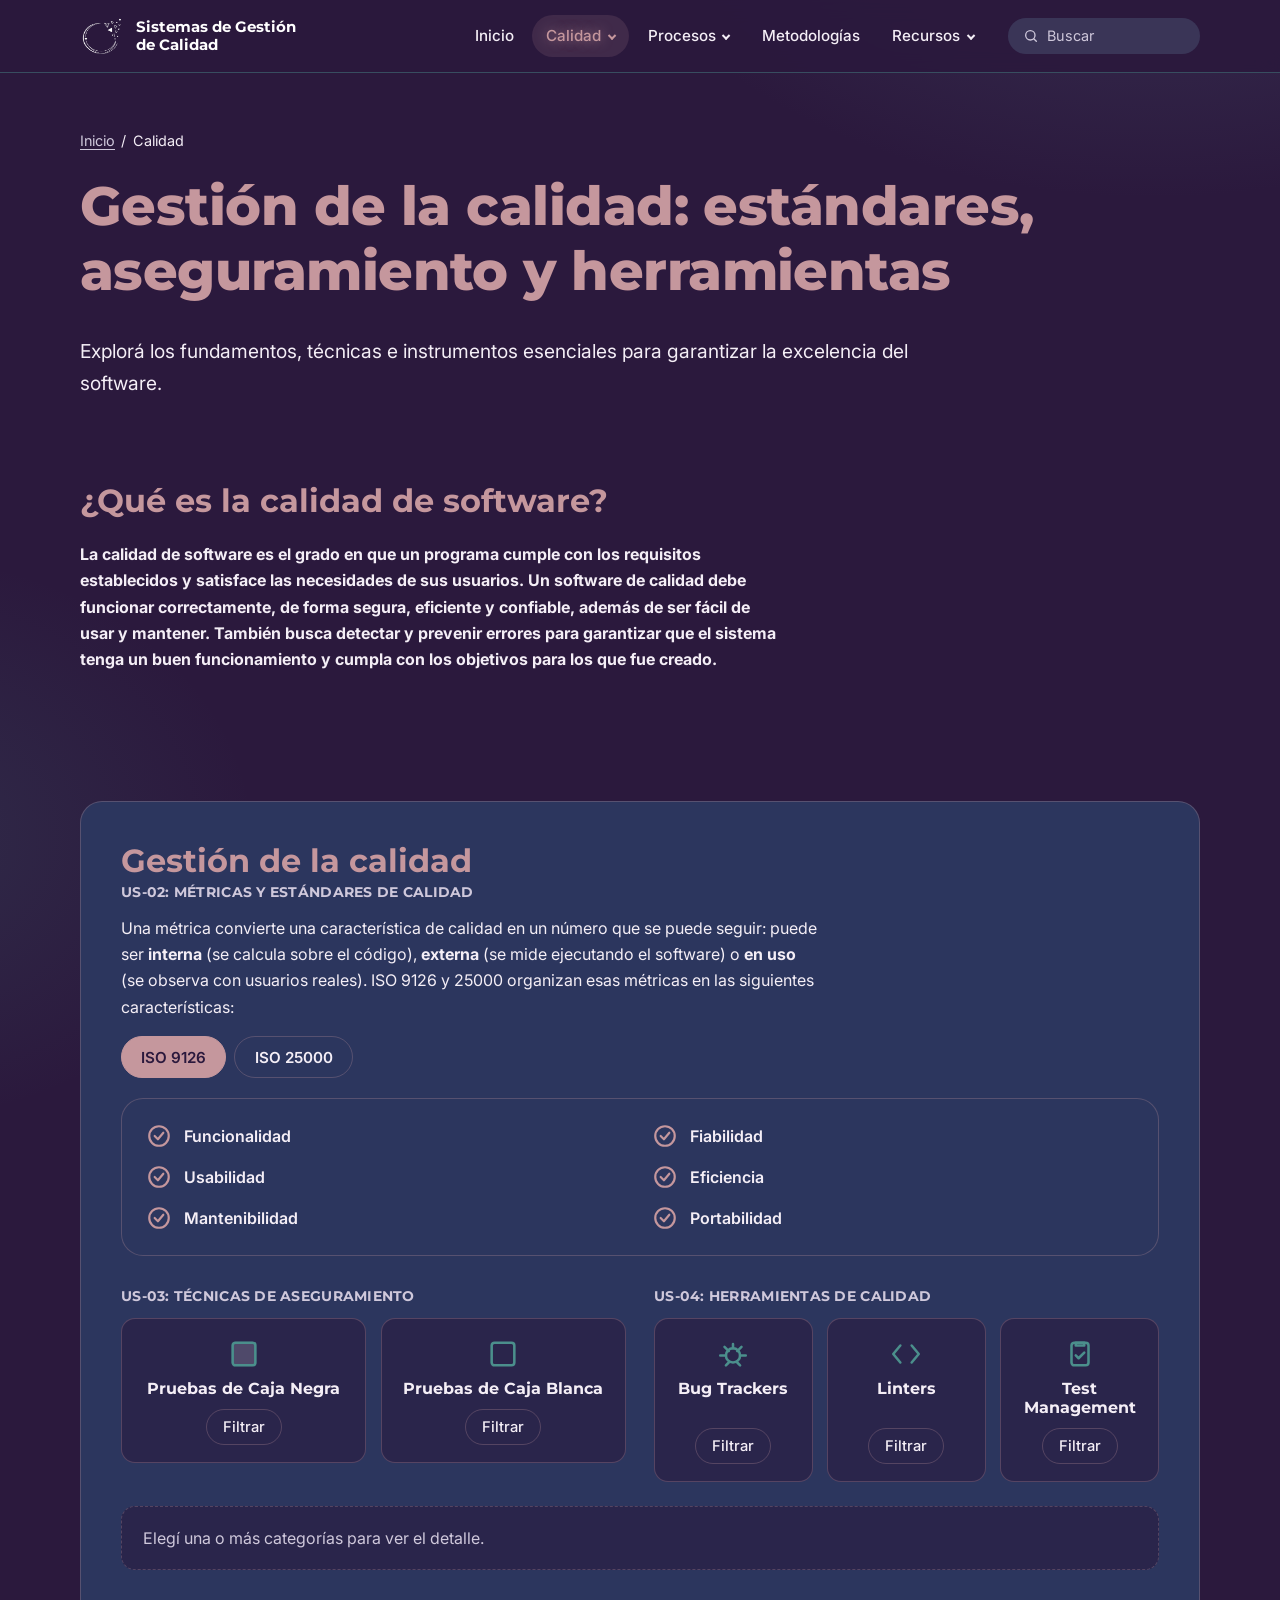
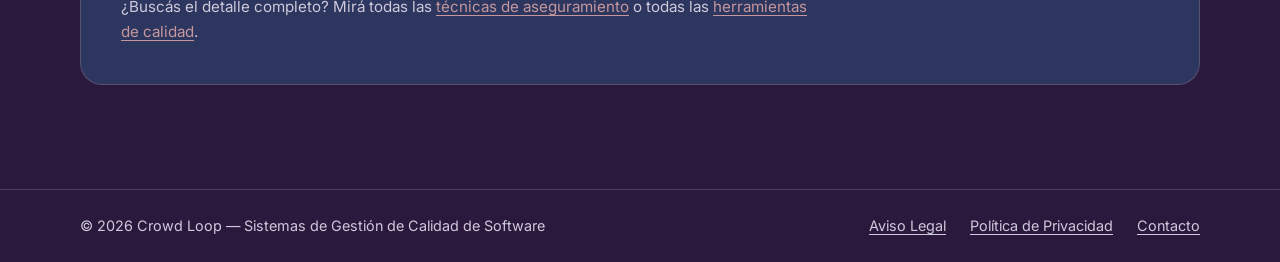
==== fundamentos.html @ 30f46fc9 "primer commit" ====
<!DOCTYPE html>
<html lang="es">
<head>
  <meta charset="utf-8">
  <meta name="viewport" content="width=device-width, initial-scale=1">
  <title>Gestión de la calidad | SGCS · Crowd Loop</title>
  <meta name="description" content="Estándares ISO/IEC 9126 y 25000, técnicas de aseguramiento y herramientas de calidad del software.">
  <link rel="icon" href="imagenes/logo.png" type="image/svg+xml">
  <link rel="preconnect" href="https://fonts.googleapis.com">
  <link rel="preconnect" href="https://fonts.gstatic.com" crossorigin>
  <link href="https://fonts.googleapis.com/css2?family=Inter:wght@400;500;600&family=Montserrat:wght@600;700;800&display=swap" rel="stylesheet">
  <link rel="stylesheet" href="styles.css">
  <script src="java.js" defer></script>
</head>
<body>
  <a class="skip-link" href="#contenido">Saltar al contenido</a>

  <!-- ENCABEZADO Y MENÚ DE NAVEGACIÓN (US-01) -->
  <header class="site-header">
    <div class="container header-inner">
      <a class="brand" href="index.html" aria-label="Sistemas de Gestión de Calidad, ir al inicio">
        <img src="imagenes/logo.png" alt="" width="44" height="44">
        <span>Sistemas de Gestión<br>de Calidad</span>
      </a>

      <!-- Botón hamburguesa: lo controla initNavigation() en java.js -->
      <button class="nav-toggle" type="button" aria-expanded="false" aria-controls="site-nav" aria-label="Abrir menú">
        <span class="nav-toggle-bar"></span>
        <span class="nav-toggle-bar"></span>
        <span class="nav-toggle-bar"></span>
      </button>

      <nav id="site-nav" class="site-nav" aria-label="Navegación principal">
        <ul class="nav-list">
          <li><a class="nav-link" href="index.html">Inicio</a></li>
          <li class="has-sub">
            <a class="nav-link is-active" href="fundamentos.html">Calidad</a>
            <ul class="submenu">
              <li><a href="fundamentos.html" aria-current="page">Fundamentos de calidad</a></li>
              <li><a href="tecnicas.html">Técnicas de aseguramiento</a></li>
            </ul>
          </li>
          <li class="has-sub">
            <a class="nav-link" href="sdlc.html">Procesos</a>
            <ul class="submenu">
              <li><a href="sdlc.html">Ciclo de vida (SDLC)</a></li>
              <li><a href="sdlc.html#models-title">Modelos tradicionales</a></li>
            </ul>
          </li>
          <!-- Página prevista para un próximo sprint: data-coming-soon muestra un aviso -->
          <li><a class="nav-link" href="metodologias.html" data-coming-soon>Metodologías</a></li>
          <li class="has-sub">
            <a class="nav-link" href="herramientas.html">Recursos</a>
            <ul class="submenu">
              <li><a href="herramientas.html">Herramientas de calidad</a></li>
              <li><a href="glosario.html" data-coming-soon>Glosario</a></li>
            </ul>
          </li>
        </ul>

        <form class="site-search" role="search" autocomplete="off">
          <label class="visually-hidden" for="site-search-input">Buscar en el sitio</label>
          <input id="site-search-input" type="search" placeholder="Buscar">
        </form>
      </nav>
    </div>
  </header>

<main id="contenido">

    <section class="page-hero">
      <div class="container">
        <nav class="breadcrumb" aria-label="Ruta de navegación"><ol><li><a href="index.html">Inicio</a></li><li aria-current="page">Calidad</li></ol></nav>
        <h1>Gestión de la calidad: estándares, aseguramiento y herramientas</h1>
        <p class="lead">Explorá los fundamentos, técnicas e instrumentos esenciales para garantizar la excelencia del software.</p>
      </div>
    </section>

    <!-- EXPLICACIÓN GENERAL: qué es la calidad de software y por qué importa -->
    <section class="section" aria-labelledby="intro-title">
      <div class="container">
        <h2 id="intro-title" class="section-title">¿Qué es la calidad de software?</h2>
        <p><strong>La calidad de software es el grado en que un programa cumple con los requisitos establecidos y satisface las necesidades de sus usuarios. Un software de calidad debe funcionar correctamente, de forma segura, eficiente y confiable, además de ser fácil de usar y mantener. También busca detectar y prevenir errores para garantizar que el sistema tenga un buen funcionamiento y cumpla con los objetivos para los que fue creado.</strong></p>
      </div>
    </section>

    <!-- TARJETA RESUMEN: cruza US-02 (estándares), US-03 (técnicas) y US-04 (herramientas) -->
    <section class="section" aria-labelledby="quality-card-title">
      <div class="container">
        <div class="quality-card">
          <h2 id="quality-card-title">Gestión de la calidad</h2>

          <!-- US-02: métricas + pestañas con los 6 vistazos rápidos de cada norma -->
          <p class="eyebrow">US-02: Métricas y estándares de calidad</p>
          <p>Una métrica convierte una característica de calidad en un número que se puede seguir: puede ser <strong>interna</strong> (se calcula sobre el código), <strong>externa</strong> (se mide ejecutando el software) o <strong>en uso</strong> (se observa con usuarios reales). ISO 9126 y 25000 organizan esas métricas en las siguientes características:</p>
          <div data-tabs>
            <div class="tablist" role="tablist" aria-label="Normas de calidad">
              <button class="tab" role="tab" id="qtab-9126" aria-controls="qpanel-9126" aria-selected="true" type="button">ISO 9126</button>
              <button class="tab" role="tab" id="qtab-25000" aria-controls="qpanel-25000" aria-selected="false" tabindex="-1" type="button">ISO 25000</button>
            </div>

            <div class="tab-panel iso-panel" role="tabpanel" id="qpanel-9126" aria-labelledby="qtab-9126" tabindex="0">
              <div class="iso-grid">
                <div class="iso-item"><svg class="iso-icon" viewBox="0 0 24 24" aria-hidden="true"><circle cx="12" cy="12" r="9"/><path d="m8 12 3 3 5-6"/></svg><span>Funcionalidad</span></div>
                <div class="iso-item"><svg class="iso-icon" viewBox="0 0 24 24" aria-hidden="true"><circle cx="12" cy="12" r="9"/><path d="m8 12 3 3 5-6"/></svg><span>Fiabilidad</span></div>
                <div class="iso-item"><svg class="iso-icon" viewBox="0 0 24 24" aria-hidden="true"><circle cx="12" cy="12" r="9"/><path d="m8 12 3 3 5-6"/></svg><span>Usabilidad</span></div>
                <div class="iso-item"><svg class="iso-icon" viewBox="0 0 24 24" aria-hidden="true"><circle cx="12" cy="12" r="9"/><path d="m8 12 3 3 5-6"/></svg><span>Eficiencia</span></div>
                <div class="iso-item"><svg class="iso-icon" viewBox="0 0 24 24" aria-hidden="true"><circle cx="12" cy="12" r="9"/><path d="m8 12 3 3 5-6"/></svg><span>Mantenibilidad</span></div>
                <div class="iso-item"><svg class="iso-icon" viewBox="0 0 24 24" aria-hidden="true"><circle cx="12" cy="12" r="9"/><path d="m8 12 3 3 5-6"/></svg><span>Portabilidad</span></div>
              </div>
            </div>

            <div class="tab-panel iso-panel" role="tabpanel" id="qpanel-25000" aria-labelledby="qtab-25000" tabindex="0" hidden>
              <div class="iso-grid">
                <div class="iso-item"><svg class="iso-icon" viewBox="0 0 24 24" aria-hidden="true"><circle cx="12" cy="12" r="9"/><path d="m8 12 3 3 5-6"/></svg><span>Adecuación funcional</span></div>
                <div class="iso-item"><svg class="iso-icon" viewBox="0 0 24 24" aria-hidden="true"><circle cx="12" cy="12" r="9"/><path d="m8 12 3 3 5-6"/></svg><span>Eficiencia de desempeño</span></div>
                <div class="iso-item"><svg class="iso-icon" viewBox="0 0 24 24" aria-hidden="true"><circle cx="12" cy="12" r="9"/><path d="m8 12 3 3 5-6"/></svg><span>Compatibilidad</span></div>
                <div class="iso-item"><svg class="iso-icon" viewBox="0 0 24 24" aria-hidden="true"><circle cx="12" cy="12" r="9"/><path d="m8 12 3 3 5-6"/></svg><span>Usabilidad</span></div>
                <div class="iso-item"><svg class="iso-icon" viewBox="0 0 24 24" aria-hidden="true"><circle cx="12" cy="12" r="9"/><path d="m8 12 3 3 5-6"/></svg><span>Fiabilidad</span></div>
                <div class="iso-item"><svg class="iso-icon" viewBox="0 0 24 24" aria-hidden="true"><circle cx="12" cy="12" r="9"/><path d="m8 12 3 3 5-6"/></svg><span>Seguridad</span></div>
              </div>
            </div>
          </div>

          <!-- US-03 y US-04: dos columnas con tarjetas chicas y botón "Filtrar" -->
          <div class="quality-split">
            <div class="mini-group">
              <p class="eyebrow">US-03: Técnicas de aseguramiento</p>
              <div class="mini-grid">
                <article class="mini-card">
                  <svg class="mini-icon" viewBox="0 0 24 24" aria-hidden="true"><rect x="4" y="4" width="16" height="16" rx="2" fill="currentColor" opacity=".18"/><rect x="4" y="4" width="16" height="16" rx="2"/></svg>
                  <h4>Pruebas de Caja Negra</h4>
                  <button class="chip-btn" type="button" data-filter-item="caja-negra" aria-pressed="false" aria-controls="quality-filter-results">Filtrar</button>
                </article>
                <article class="mini-card">
                  <svg class="mini-icon" viewBox="0 0 24 24" aria-hidden="true"><rect x="4" y="4" width="16" height="16" rx="2"/></svg>
                  <h4>Pruebas de Caja Blanca</h4>
                  <button class="chip-btn" type="button" data-filter-item="caja-blanca" aria-pressed="false" aria-controls="quality-filter-results">Filtrar</button>
                </article>
              </div>
            </div>

            <div class="mini-group">
              <p class="eyebrow">US-04: Herramientas de calidad</p>
              <div class="mini-grid">
                <article class="mini-card">
                  <svg class="mini-icon" viewBox="0 0 24 24" aria-hidden="true"><circle cx="12" cy="13" r="5"/><path d="M12 8V5M9 10 6 7M15 10l3-3M7 13H3M21 13h-4M9 18l-2 2M15 18l2 2"/></svg>
                  <h4>Bug Trackers</h4>
                  <button class="chip-btn" type="button" data-filter-item="bug-trackers" aria-pressed="false" aria-controls="quality-filter-results">Filtrar</button>
                </article>
                <article class="mini-card">
                  <svg class="mini-icon" viewBox="0 0 24 24" aria-hidden="true"><path d="M8 6 3 12l5 6M16 6l5 6-5 6"/></svg>
                  <h4>Linters</h4>
                  <button class="chip-btn" type="button" data-filter-item="linters" aria-pressed="false" aria-controls="quality-filter-results">Filtrar</button>
                </article>
                <article class="mini-card">
                  <svg class="mini-icon" viewBox="0 0 24 24" aria-hidden="true"><rect x="6" y="4" width="12" height="16" rx="2"/><path d="M9 4h6v2H9z"/><path d="m9 13 2 2 4-4"/></svg>
                  <h4>Test Management</h4>
                  <button class="chip-btn" type="button" data-filter-item="test-management" aria-pressed="false" aria-controls="quality-filter-results">Filtrar</button>
                </article>
              </div>
            </div>
          </div>

          <!-- Panel de resultados del filtro (US-03/US-04): lo arma initQualityFilters() en java.js -->
          <div class="filter-results" id="quality-filter-results" aria-live="polite">
            <p class="filter-hint">Elegí una o más categorías para ver el detalle.</p>
          </div>

          <p class="quality-card-foot">¿Buscás el detalle completo? Mirá todas las <a href="tecnicas.html">técnicas de aseguramiento</a> o todas las <a href="herramientas.html">herramientas de calidad</a>.</p>
        </div>
      </div>
    </section>


  </main>

  <!-- PIE DE PÁGINA -->
  <footer class="site-footer">
    <div class="container footer-inner">
      <p>© 2026 Crowd Loop — Sistemas de Gestión de Calidad de Software</p>
      <ul class="footer-links">
        <li><a href="aviso-legal.html" data-coming-soon>Aviso Legal</a></li>
        <li><a href="privacidad.html" data-coming-soon>Política de Privacidad</a></li>
        <li><a href="contacto.html" data-coming-soon>Contacto</a></li>
      </ul>
    </div>
  </footer>

</body>
</html>
---- styles.css ----
/* ==========================================================================
   styles.css — Portal SGCS · Crowd Loop · Sprint 1 (US-01 a US-06)
   --------------------------------------------------------------------------
   ÍNDICE
    1. Tokens de diseño (paleta y tipografía del equipo UX/UI)
    2. Reset y base
    3. Utilidades y layout
    4. Encabezado y navegación (US-01)
    5. Botones
    6. Hero y tarjetas de navegación (US-01)
    7. Sobre nosotros
    8. Cabecera de páginas internas
    9. Pestañas y acordeón (US-02)
   10. Tablas comparativas y flip-cards (US-03)
   11. Filtro de herramientas (US-04)
   12. Línea de tiempo SDLC (US-05)
   13. Navegación interna y ventajas/desventajas (US-06)
   14. Pie de página y aviso (toast)
   15. Accesibilidad: movimiento reducido
   ========================================================================== */


/* 1. TOKENS DE DISEÑO ------------------------------------------------------ */
:root {
  /* Paleta oficial de las maquetas */
  --rosy-taupe: #C5979D;
  --dark-cyan: #4B8F8C;
  --dusty-grape: #484D6D;
  --twilight-indigo: #2C365E;
  --midnight-violet: #2B193D;

  /* Variante más oscura de Dark Cyan solo para fondos de botones:
     con texto blanco alcanza contraste AA (4.9:1). El Dark Cyan original
     se conserva para bordes y acentos. */
  --dark-cyan-deep: #3D7A77;

  /* Texto y líneas */
  --text: #F4EEF6;
  --text-muted: #CFC8DB;
  --line: rgba(197, 151, 157, 0.28);

  /* Código de colores ventajas / desventajas (US-06) */
  --pro: #7FD6B8;
  --pro-bg: rgba(75, 143, 140, 0.18);
  --con: #F09AA5;
  --con-bg: rgba(197, 151, 157, 0.14);

  /* Tipografía: Montserrat para títulos, Inter para lectura */
  --font-display: "Montserrat", "Segoe UI", system-ui, sans-serif;
  --font-body: "Inter", "Segoe UI", system-ui, sans-serif;

  /* Forma y espacio */
  --radius-lg: 22px;
  --radius-md: 14px;
  --radius-sm: 8px;
  --header-h: 72px;
  --container: 1120px;
  --shadow-glow: 0 0 0 1px rgba(197, 151, 157, 0.6), 0 0 24px rgba(197, 151, 157, 0.28);
}


/* 2. RESET Y BASE ---------------------------------------------------------- */
*, *::before, *::after { box-sizing: border-box; }

html { -webkit-text-size-adjust: 100%; }

/* Scroll suave solo si la persona no pidió movimiento reducido */
@media (prefers-reduced-motion: no-preference) {
  html { scroll-behavior: smooth; }
}

body {
  margin: 0;
  font-family: var(--font-body);
  font-size: 1rem;
  line-height: 1.65;
  color: var(--text);
  background-color: var(--midnight-violet);
  background-image:
    radial-gradient(60rem 40rem at 90% -10%, rgba(72, 77, 109, 0.55), transparent 60%),
    radial-gradient(40rem 30rem at -10% 45%, rgba(75, 143, 140, 0.16), transparent 60%);
  background-repeat: no-repeat;
}

img, svg { display: block; max-width: 100%; }

/* El atributo hidden debe ganar siempre (lo usa el JS para mostrar/ocultar) */
[hidden] { display: none !important; }

a { color: var(--rosy-taupe); text-underline-offset: 0.2em; }
a:hover { color: #fff; }

/* Foco visible para navegación con teclado */
:focus-visible {
  outline: 3px solid var(--rosy-taupe);
  outline-offset: 3px;
  border-radius: 4px;
}

h1, h2, h3, h4 { font-family: var(--font-display); line-height: 1.2; margin: 0 0 0.6em; }
h1 { font-size: clamp(2rem, 5vw, 3.4rem); font-weight: 800; letter-spacing: -0.01em; color: var(--rosy-taupe); }
h2 { font-size: clamp(1.45rem, 3vw, 2rem); font-weight: 700; color: var(--rosy-taupe); }
h3 { font-size: 1.15rem; font-weight: 600; color: #fff; }
h4 { font-size: 1rem; font-weight: 700; }

p { margin: 0 0 1em; max-width: 70ch; }
ul, ol { padding-left: 1.2rem; }


/* 3. UTILIDADES Y LAYOUT --------------------------------------------------- */
.container { width: min(100% - 2.5rem, var(--container)); margin-inline: auto; }
.section { padding-block: clamp(2rem, 5vw, 3.5rem); }
.lead { font-size: clamp(1.05rem, 2vw, 1.2rem); color: var(--text); }

.visually-hidden {
  position: absolute; width: 1px; height: 1px; margin: -1px; padding: 0;
  overflow: hidden; clip: rect(0 0 0 0); white-space: nowrap; border: 0;
}

.skip-link {
  position: absolute; left: 1rem; top: -4rem; z-index: 200;
  padding: 0.6rem 1rem; border-radius: var(--radius-sm);
  background: var(--rosy-taupe); color: var(--midnight-violet); font-weight: 600;
}
.skip-link:focus { top: 1rem; }


/* 4. ENCABEZADO Y NAVEGACIÓN (US-01) --------------------------------------- */
.site-header {
  position: sticky; top: 0; z-index: 50;
  background: rgba(43, 25, 61, 0.94);
  -webkit-backdrop-filter: blur(10px); backdrop-filter: blur(10px);
  border-bottom: 1px solid rgba(75, 143, 140, 0.45);
}

.header-inner {
  display: flex; align-items: center; justify-content: space-between;
  gap: 1.5rem; min-height: var(--header-h);
}

.brand {
  display: flex; align-items: center; gap: 0.75rem;
  color: #fff; text-decoration: none;
  font: 700 0.95rem/1.2 var(--font-display);
}
.brand img { width: 44px; height: 44px; }

.site-nav { display: flex; align-items: center; gap: 1.25rem; }
.nav-list { display: flex; align-items: center; gap: 0.25rem; list-style: none; margin: 0; padding: 0; }

.nav-link {
  display: block; padding: 0.5rem 0.9rem; border-radius: 999px;
  color: var(--text); text-decoration: none; font-size: 0.95rem; font-weight: 500;
  transition: background-color 0.2s, color 0.2s;
}
.nav-link:hover, .submenu a:hover { background: rgba(197, 151, 157, 0.14); color: #fff; }

/* Indicador de sección activa: Rosy Taupe con leve resplandor */
.nav-link[aria-current="page"],
.nav-link.is-active {
  color: var(--rosy-taupe);
  background: rgba(197, 151, 157, 0.14);
  text-shadow: 0 0 12px rgba(197, 151, 157, 0.7);
}

/* Submenús (desktop: se abren con hover o foco) */
.has-sub { position: relative; }
.has-sub > .nav-link::after {
  content: ""; display: inline-block; margin-left: 0.45rem;
  width: 0.4em; height: 0.4em;
  border-right: 2px solid currentColor; border-bottom: 2px solid currentColor;
  transform: translateY(-0.15em) rotate(45deg);
}
.submenu {
  position: absolute; top: 100%; left: 0; min-width: 250px;
  margin: 0; padding: 0.5rem; list-style: none;
  background: var(--twilight-indigo); border: 1px solid var(--line);
  border-radius: var(--radius-md); box-shadow: 0 16px 40px rgba(0, 0, 0, 0.35);
  opacity: 0; visibility: hidden; transform: translateY(6px);
  transition: opacity 0.18s, transform 0.18s, visibility 0.18s;
}
.has-sub:hover > .submenu,
.has-sub:focus-within > .submenu { opacity: 1; visibility: visible; transform: none; }
.submenu a {
  display: block; padding: 0.6rem 0.8rem; border-radius: var(--radius-sm);
  color: var(--text); text-decoration: none; font-size: 0.92rem;
}
.submenu a[aria-current="page"] { color: var(--rosy-taupe); font-weight: 600; }

/* Buscador */
.site-search { position: relative; }
.site-search input {
  width: 12rem; padding: 0.55rem 1rem 0.55rem 2.4rem;
  border: 1px solid transparent; border-radius: 999px;
  background: rgba(72, 77, 109, 0.55)
    url("data:image/svg+xml,%3Csvg xmlns='http://www.w3.org/2000/svg' viewBox='0 0 24 24' fill='none' stroke='%23CFC8DB' stroke-width='2' stroke-linecap='round'%3E%3Ccircle cx='11' cy='11' r='7'/%3E%3Cpath d='m20 20-3.5-3.5'/%3E%3C/svg%3E")
    no-repeat 0.85rem center / 1rem;
  color: var(--text); font: 0.9rem var(--font-body);
}
.site-search input::placeholder { color: var(--text-muted); }
.site-search input:focus { border-color: var(--dark-cyan); outline: none; }

.search-results {
  position: absolute; top: calc(100% + 0.4rem); right: 0; z-index: 60;
  width: 20rem; max-width: 90vw; margin: 0; padding: 0.4rem; list-style: none;
  background: var(--twilight-indigo); border: 1px solid var(--line);
  border-radius: var(--radius-md); box-shadow: 0 16px 40px rgba(0, 0, 0, 0.4);
}
.search-results a { display: block; padding: 0.55rem 0.75rem; border-radius: var(--radius-sm); color: var(--text); text-decoration: none; font-size: 0.92rem; }
.search-results a:hover, .search-results a:focus-visible { background: rgba(197, 151, 157, 0.16); }
.search-results .no-results { padding: 0.55rem 0.75rem; color: var(--text-muted); font-size: 0.92rem; }

/* Botón hamburguesa (solo visible en pantallas chicas) */
.nav-toggle {
  display: none; align-items: center; justify-content: center; flex-direction: column; gap: 5px;
  width: 44px; height: 44px; padding: 0; cursor: pointer;
  background: transparent; border: 1px solid var(--line); border-radius: var(--radius-sm);
}
.nav-toggle-bar { display: block; width: 22px; height: 2px; background: var(--rosy-taupe); border-radius: 2px; transition: transform 0.25s, opacity 0.2s; }
.nav-toggle[aria-expanded="true"] .nav-toggle-bar:nth-child(1) { transform: translateY(7px) rotate(45deg); }
.nav-toggle[aria-expanded="true"] .nav-toggle-bar:nth-child(2) { opacity: 0; }
.nav-toggle[aria-expanded="true"] .nav-toggle-bar:nth-child(3) { transform: translateY(-7px) rotate(-45deg); }

/* Menú móvil / tablet (hasta 1024px) */
@media (max-width: 1024px) {
  .nav-toggle { display: inline-flex; }

  .site-nav {
    display: none; position: absolute; inset: 100% 0 auto 0;
    flex-direction: column; align-items: stretch; gap: 1rem;
    padding: 1rem 1.25rem 1.5rem;
    max-height: calc(100vh - var(--header-h)); overflow-y: auto;
    background: var(--midnight-violet); border-bottom: 1px solid var(--line);
  }
  .site-nav.is-open { display: flex; }

  .nav-list { flex-direction: column; align-items: stretch; }
  .nav-link { padding: 0.7rem 0.9rem; }

  /* En móvil los submenús quedan desplegados dentro del panel */
  .submenu {
    position: static; opacity: 1; visibility: visible; transform: none;
    padding: 0 0 0.25rem 1rem; background: transparent; border: 0; box-shadow: none;
  }
  .has-sub > .nav-link::after { display: none; }

  .site-search input { width: 100%; }
  .search-results { position: static; width: 100%; max-width: none; margin-top: 0.4rem; }
}


/* 5. BOTONES --------------------------------------------------------------- */
.btn {
  display: inline-block; padding: 0.7rem 1.4rem;
  border: 2px solid transparent; border-radius: var(--radius-md);
  font: 600 1rem var(--font-body); text-align: center; text-decoration: none; cursor: pointer;
  transition: box-shadow 0.2s, border-color 0.2s;
}
.btn-primary { background: var(--dark-cyan-deep); color: #fff; }
.btn-secondary {
  width: 100%; padding: 0.55rem 1.2rem; font-size: 0.95rem;
  background: var(--dark-cyan-deep); color: #fff; border-color: rgba(197, 151, 157, 0.55);
}
.btn:hover, .btn:focus-visible {
  color: #fff; border-color: var(--rosy-taupe); box-shadow: 0 0 18px rgba(197, 151, 157, 0.45);
}
.btn-large { padding: 1rem 2.4rem; font-size: 1.2rem; }

/* Botón de texto/controles auxiliares (expandir todo, limpiar filtros…) */
.btn-outline {
  padding: 0.5rem 1.1rem; background: transparent; color: var(--text);
  border: 1px solid var(--line); border-radius: 999px;
  font: 500 0.92rem var(--font-body); cursor: pointer;
}
.btn-outline:hover { background: rgba(197, 151, 157, 0.14); }


/* 6. HERO Y TARJETAS DE NAVEGACIÓN (US-01) --------------------------------- */
.hero { padding-block: clamp(2.5rem, 7vw, 5rem) clamp(1.5rem, 4vw, 3rem); }
.hero-grid { display: grid; grid-template-columns: 1.25fr 0.75fr; align-items: center; gap: 2rem; }
.hero .lead { max-width: 46ch; margin-bottom: 1.75rem; }
.hero-visual { display: flex; justify-content: center; }

/* Logo con animación flotante e infinita */
.float-logo {
  width: min(100%, 320px); height: auto;
  filter: drop-shadow(0 0 30px rgba(197, 151, 157, 0.25));
  animation: float 7s ease-in-out infinite;
}
@keyframes float {
  0%, 100% { transform: translateY(0) rotate(0deg); }
  50%      { transform: translateY(-16px) rotate(3deg); }
}

/* Grilla de 4 tarjetas: 4 → 2 → 1 columnas según el ancho disponible */
.cards-grid { display: grid; grid-template-columns: repeat(auto-fit, minmax(230px, 1fr)); gap: 1.25rem; }

.nav-card {
  display: flex; flex-direction: column; align-items: center; gap: 1rem;
  padding: 2rem 1.25rem 1.5rem; text-align: center;
  background: var(--twilight-indigo); border: 1px solid rgba(43, 25, 61, 0.9);
  border-radius: var(--radius-lg);
  transition: box-shadow 0.25s, transform 0.25s;
}
.nav-card:hover, .nav-card:focus-within { box-shadow: var(--shadow-glow); transform: translateY(-4px); }
.nav-card h3 { flex: 1; display: flex; align-items: center; margin: 0; font-size: 1.2rem; }
.card-icon {
  width: 64px; height: 64px; fill: none; stroke: var(--rosy-taupe);
  stroke-width: 2; stroke-linecap: round; stroke-linejoin: round;
}

@media (max-width: 760px) {
  .hero-grid { grid-template-columns: 1fr; }
  .hero-visual { order: -1; }
  .float-logo { width: 150px; }
}


/* 7. SOBRE NOSOTROS -------------------------------------------------------- */
.about-cta { text-align: center; margin-top: 2.5rem; }
.team-list { display: grid; grid-template-columns: repeat(auto-fit, minmax(210px, 1fr)); gap: 1rem; margin: 1.5rem 0 0; padding: 0; list-style: none; }
.team-list li { padding: 1rem 1.2rem; background: var(--twilight-indigo); border: 1px solid var(--line); border-radius: var(--radius-md); }
.team-list strong { display: block; color: #fff; }
.team-list span { color: var(--text-muted); font-size: 0.92rem; }


/* 8. CABECERA DE PÁGINAS INTERNAS ------------------------------------------ */
.page-hero { padding-block: clamp(2rem, 5vw, 3.5rem) 0.5rem; }
.breadcrumb ol { display: flex; flex-wrap: wrap; gap: 0.4rem; margin: 0 0 1.25rem; padding: 0; list-style: none; font-size: 0.9rem; color: var(--text-muted); }
.breadcrumb li + li::before { content: "/"; margin-right: 0.4rem; }
.breadcrumb a { color: var(--text-muted); }
.breadcrumb [aria-current] { color: var(--text); }
.section-title { margin-bottom: 1.25rem; }


/* 9. PESTAÑAS Y ACORDEÓN (US-02) ------------------------------------------- */
.tablist { display: flex; flex-wrap: wrap; gap: 0.5rem; margin-bottom: 1.25rem; }
.tab {
  padding: 0.65rem 1.2rem; cursor: pointer;
  background: transparent; color: var(--text);
  border: 1px solid var(--line); border-radius: 999px;
  font: 600 0.95rem var(--font-body);
}
.tab:hover { background: rgba(197, 151, 157, 0.12); }
.tab[aria-selected="true"] { background: var(--rosy-taupe); border-color: var(--rosy-taupe); color: var(--midnight-violet); }

.tab-panel {
  padding: clamp(1.25rem, 3vw, 2rem);
  background: var(--twilight-indigo); border: 1px solid var(--line); border-radius: var(--radius-lg);
}
.tab-panel > h2 { font-size: 1.4rem; }

.accordion { display: grid; gap: 0.6rem; margin-top: 1.25rem; }
.acc-item { overflow: hidden; background: rgba(43, 25, 61, 0.55); border: 1px solid var(--line); border-radius: var(--radius-md); }
.acc-heading { margin: 0; }
.acc-trigger {
  display: flex; align-items: center; justify-content: space-between; gap: 1rem;
  width: 100%; padding: 1rem 1.2rem; cursor: pointer;
  background: none; border: 0; color: #fff; text-align: left;
  font: 600 1.05rem var(--font-display);
}
.acc-trigger::after {
  content: ""; flex: none; width: 0.6rem; height: 0.6rem;
  border-right: 2px solid var(--rosy-taupe); border-bottom: 2px solid var(--rosy-taupe);
  transform: rotate(45deg); transition: transform 0.25s;
}
.acc-trigger[aria-expanded="true"] { color: var(--rosy-taupe); }
.acc-trigger[aria-expanded="true"]::after { transform: rotate(225deg); }
.acc-panel { padding: 0 1.2rem 1.2rem; animation: reveal 0.25s ease-out; }
@keyframes reveal {
  from { opacity: 0; transform: translateY(-6px); }
  to   { opacity: 1; transform: none; }
}

.def-list { display: grid; grid-template-columns: minmax(10rem, 14rem) 1fr; gap: 0.6rem 1.5rem; margin: 0; }
.def-list dt { font-weight: 600; }
.def-list dd { margin: 0; color: var(--text-muted); }
@media (max-width: 640px) {
  .def-list { grid-template-columns: 1fr; gap: 0.1rem; }
  .def-list dd { margin-bottom: 0.7rem; }
}

.chip-list { display: flex; flex-wrap: wrap; gap: 0.5rem; margin: 0.75rem 0 0; padding: 0; list-style: none; }
.chip-list li { padding: 0.3rem 0.8rem; font-size: 0.9rem; background: rgba(75, 143, 140, 0.22); border: 1px solid rgba(75, 143, 140, 0.6); border-radius: 999px; }

.info-grid { display: grid; grid-template-columns: repeat(auto-fit, minmax(220px, 1fr)); gap: 1rem; margin: 1.25rem 0; }
.info-card { padding: 1.1rem 1.3rem; background: rgba(43, 25, 61, 0.55); border: 1px solid var(--line); border-left: 4px solid var(--dark-cyan); border-radius: var(--radius-md); }
.info-card h3 { margin-bottom: 0.4rem; }
.info-card p { margin: 0; color: var(--text-muted); font-size: 0.95rem; }
.panel-note { margin-top: 1.25rem; }


/* 9b. TARJETA RESUMEN DE GESTIÓN DE CALIDAD (US-02 + US-03 + US-04) -------- */
.quality-card {
  padding: clamp(1.5rem, 4vw, 2.5rem);
  background: var(--twilight-indigo); border: 1px solid var(--line); border-radius: var(--radius-lg);
}
.quality-card > h2 { margin-bottom: 0.25rem; }
.eyebrow { margin: 0 0 0.9rem; color: var(--text-muted); font: 700 0.85rem var(--font-display); letter-spacing: 0.02em; text-transform: uppercase; }

/* Vistazo rápido de cada norma: grilla de 2 columnas x 3 filas */
.iso-panel { padding: clamp(1rem, 3vw, 1.5rem); }
.iso-grid { display: grid; grid-template-columns: repeat(2, 1fr); gap: 0.9rem 1.5rem; }
.iso-item { display: flex; align-items: center; gap: 0.75rem; font-weight: 600; }
.iso-icon { flex: none; width: 26px; height: 26px; fill: none; stroke: var(--rosy-taupe); stroke-width: 2; stroke-linecap: round; stroke-linejoin: round; }
@media (max-width: 560px) { .iso-grid { grid-template-columns: 1fr; } }

/* Dos columnas: técnicas (US-03) y herramientas (US-04) */
.quality-split { display: grid; grid-template-columns: 1fr 1fr; gap: 1.75rem; margin-top: 2rem; }
.mini-grid { display: grid; grid-template-columns: repeat(auto-fit, minmax(130px, 1fr)); gap: 0.9rem; }
.mini-card {
  display: flex; flex-direction: column; align-items: center; gap: 0.6rem; padding: 1.1rem 0.8rem;
  text-align: center; background: rgba(43, 25, 61, 0.55); border: 1px solid var(--line); border-radius: var(--radius-md);
  transition: border-color 0.2s, box-shadow 0.2s;
}
.mini-card.is-active { border-color: var(--rosy-taupe); box-shadow: var(--shadow-glow); }
.mini-icon { width: 34px; height: 34px; fill: none; stroke: var(--dark-cyan); stroke-width: 1.8; stroke-linecap: round; stroke-linejoin: round; }
.mini-card h4 { flex: 1; margin: 0; font-size: 0.98rem; }
@media (max-width: 760px) { .quality-split { grid-template-columns: 1fr; } }

/* Panel de resultados del filtro */
.filter-results { margin-top: 1.5rem; padding: 1.1rem 1.3rem; background: rgba(43, 25, 61, 0.55); border: 1px dashed var(--line); border-radius: var(--radius-md); display: grid; gap: 0.9rem; }
.filter-hint { margin: 0; color: var(--text-muted); }
.filter-result-item h4 { margin-bottom: 0.3rem; color: var(--rosy-taupe); }
.filter-result-item p { margin: 0; color: var(--text-muted); font-size: 0.95rem; }

.quality-card-foot { margin: 1.5rem 0 0; color: var(--text-muted); font-size: 0.95rem; }


/* 10. TABLAS COMPARATIVAS Y FLIP-CARDS (US-03) ----------------------------- */
.table-wrap { overflow-x: auto; background: var(--twilight-indigo); border: 1px solid var(--line); border-radius: var(--radius-md); }
.compare-table { width: 100%; min-width: 600px; border-collapse: collapse; font-size: 0.95rem; }
.compare-table caption { padding: 1rem 1.2rem; text-align: left; font: 700 1.05rem var(--font-display); color: var(--rosy-taupe); }
.compare-table th, .compare-table td { padding: 0.85rem 1.2rem; text-align: left; vertical-align: top; border-top: 1px solid var(--line); }
.compare-table thead th { background: rgba(72, 77, 109, 0.6); color: #fff; }
.compare-table thead th.col-a { border-bottom: 3px solid var(--dark-cyan); }
.compare-table thead th.col-b { border-bottom: 3px solid var(--rosy-taupe); }
.compare-table tbody th { width: 22%; font-weight: 600; color: var(--text); }
.compare-table td { color: var(--text-muted); }
.table-gap { margin-top: 2rem; }

.flip-toolbar { display: flex; justify-content: flex-end; margin-bottom: 1rem; }
.flip-grid { display: grid; grid-template-columns: repeat(auto-fill, minmax(280px, 1fr)); gap: 1.25rem; }
.flip-card { display: grid; min-height: 320px; perspective: 1200px; }
.flip-inner { display: grid; transform-style: preserve-3d; transition: transform 0.6s cubic-bezier(0.4, 0.2, 0.2, 1); }
.flip-card.is-flipped .flip-inner { transform: rotateY(180deg); }

.flip-face {
  grid-area: 1 / 1; display: flex; flex-direction: column; gap: 0.75rem; padding: 1.5rem;
  border: 1px solid var(--line); border-radius: var(--radius-lg);
  -webkit-backface-visibility: hidden; backface-visibility: hidden;
}
.flip-front { background: var(--twilight-indigo); cursor: pointer; }
.flip-back  { background: var(--dusty-grape); transform: rotateY(180deg); cursor: pointer; }
.flip-face h3 { margin: 0; }
.flip-face p, .flip-face li { color: var(--text); font-size: 0.95rem; }
.flip-face p { margin: 0; }
.flip-face ul { margin: 0; padding-left: 1.1rem; display: grid; gap: 0.35rem; }
.flip-face .btn { margin-top: auto; }
.flip-face .flip-note { color: var(--text-muted); font-size: 0.9rem; }

/* Variante de flip-card para US-06: ventajas/desventajas cortas + diagrama en el reverso */
.flip-subhead { margin: 0.6rem 0 0.3rem; font-size: 0.85rem; text-transform: uppercase; letter-spacing: 0.02em; }
.pc-pros-text { color: var(--pro); }
.pc-cons-text { color: var(--con); }
.flip-points { margin: 0; padding-left: 1.1rem; display: grid; gap: 0.25rem; font-size: 0.9rem; }
.model-diagram { width: 100%; height: auto; }


/* 11. FILTRO DE HERRAMIENTAS (US-04) --------------------------------------- */
.filter-bar { display: grid; gap: 1rem; margin-bottom: 1.5rem; }
.filter-search {
  width: 100%; max-width: 26rem; padding: 0.7rem 1rem 0.7rem 2.6rem;
  border: 1px solid var(--line); border-radius: 999px; color: var(--text); font: 1rem var(--font-body);
  background: rgba(72, 77, 109, 0.45)
    url("data:image/svg+xml,%3Csvg xmlns='http://www.w3.org/2000/svg' viewBox='0 0 24 24' fill='none' stroke='%23CFC8DB' stroke-width='2' stroke-linecap='round'%3E%3Ccircle cx='11' cy='11' r='7'/%3E%3Cpath d='m20 20-3.5-3.5'/%3E%3C/svg%3E")
    no-repeat 0.95rem center / 1.1rem;
}
.filter-search:focus { border-color: var(--dark-cyan); outline: none; }
.filter-chips { display: flex; flex-wrap: wrap; gap: 0.5rem; }
.chip-btn {
  padding: 0.5rem 1rem; cursor: pointer; background: transparent; color: var(--text);
  border: 1px solid var(--line); border-radius: 999px; font: 500 0.92rem var(--font-body);
}
.chip-btn:hover { background: rgba(197, 151, 157, 0.12); }
.chip-btn[aria-pressed="true"] { background: var(--dark-cyan-deep); border-color: var(--dark-cyan); color: #fff; }
.filter-status { margin: 0; color: var(--text-muted); font-size: 0.92rem; }

.tools-grid { display: grid; grid-template-columns: repeat(auto-fill, minmax(250px, 1fr)); gap: 1.1rem; margin: 0; padding: 0; list-style: none; }
.tool-card { display: flex; flex-direction: column; gap: 0.5rem; padding: 1.4rem; background: var(--twilight-indigo); border: 1px solid var(--line); border-radius: var(--radius-md); }
.tool-card h3 { margin: 0; }
.tool-card p { margin: 0; color: var(--text-muted); font-size: 0.95rem; }
.tag { align-self: flex-start; padding: 0.2rem 0.7rem; font-size: 0.8rem; font-weight: 600; color: #A9E3DA; background: rgba(75, 143, 140, 0.25); border: 1px solid rgba(75, 143, 140, 0.6); border-radius: 999px; }

.empty-state { padding: 2rem; text-align: center; background: var(--twilight-indigo); border: 1px dashed var(--line); border-radius: var(--radius-md); }
.empty-state p { margin-inline: auto; }


/* 12. LÍNEA DE TIEMPO SDLC (US-05) ----------------------------------------- */
.timeline-toolbar { display: flex; justify-content: flex-end; }
.timeline { --progress: 0; position: relative; margin: 1.5rem 0 0; padding: 0; list-style: none; }

/* Riel de la línea (::before) y tramo iluminado según el scroll (::after) */
.timeline::before, .timeline::after {
  content: ""; position: absolute; top: 0; left: 50%; width: 4px; margin-left: -2px; border-radius: 2px;
}
.timeline::before { bottom: 0; background: rgba(72, 77, 109, 0.9); }
.timeline::after {
  height: calc(var(--progress) * 100%);
  background: linear-gradient(var(--dark-cyan), var(--rosy-taupe));
  box-shadow: 0 0 14px rgba(197, 151, 157, 0.6);
}

/* Desktop: las fases alternan izquierda / derecha de la línea */
.tl-item { position: relative; width: 50%; padding: 0 2.75rem 2rem 0; }
.tl-item:nth-child(even) { margin-left: 50%; padding: 0 0 2rem 2.75rem; }

.tl-marker {
  position: absolute; top: 1.1rem; right: -11px; z-index: 1; width: 22px; height: 22px;
  background: var(--midnight-violet); border: 3px solid var(--dusty-grape); border-radius: 50%;
  transition: border-color 0.4s, box-shadow 0.4s, background-color 0.4s;
}
.tl-item:nth-child(even) .tl-marker { right: auto; left: -11px; }
.tl-item.is-lit .tl-marker {
  background: var(--rosy-taupe); border-color: var(--rosy-taupe);
  box-shadow: 0 0 0 5px rgba(197, 151, 157, 0.2), 0 0 18px rgba(197, 151, 157, 0.8);
}

.tl-card { background: var(--twilight-indigo); border: 1px solid var(--line); border-radius: var(--radius-md); transition: border-color 0.3s, box-shadow 0.3s; }
.tl-item.is-lit .tl-card { border-color: rgba(197, 151, 157, 0.55); }
.tl-item.is-active .tl-card { box-shadow: var(--shadow-glow); }

.tl-toggle {
  display: grid; gap: 0.25rem; width: 100%; padding: 1.1rem 1.3rem; cursor: pointer;
  background: none; border: 0; color: var(--text); text-align: left; font: inherit;
}
.tl-phase { font-size: 0.85rem; font-weight: 600; color: var(--rosy-taupe); }
.tl-title { font: 700 1.2rem var(--font-display); color: #fff; }
.tl-summary { color: var(--text-muted); font-size: 0.95rem; }
.tl-toggle::after { content: "Ver detalle"; margin-top: 0.4rem; font-size: 0.85rem; font-weight: 600; color: var(--rosy-taupe); }
.tl-toggle[aria-expanded="true"]::after { content: "Ocultar detalle"; }
.tl-body { padding: 0 1.3rem 1.3rem; animation: reveal 0.25s ease-out; }

/* Móvil: línea a la izquierda y todas las fases en una sola columna */
@media (max-width: 760px) {
  .timeline::before, .timeline::after { left: 14px; }
  .tl-item, .tl-item:nth-child(even) { width: 100%; margin-left: 0; padding: 0 0 1.5rem 3rem; }
  .tl-marker, .tl-item:nth-child(even) .tl-marker { left: 3px; right: auto; }
}


/* 13. NAVEGACIÓN INTERNA Y VENTAJAS / DESVENTAJAS (US-06) ------------------ */
.quicknav {
  position: sticky; top: var(--header-h); z-index: 40; overflow-x: auto;
  background: rgba(43, 25, 61, 0.95);
  -webkit-backdrop-filter: blur(8px); backdrop-filter: blur(8px);
  border-bottom: 1px solid var(--line);
}
.quicknav ul {
  display: flex; gap: 0.5rem; margin: 0; list-style: none; white-space: nowrap;
  padding: 0.75rem max(1.25rem, calc((100% - var(--container)) / 2));
}
.quicknav a {
  display: block; padding: 0.45rem 1rem; color: var(--text); text-decoration: none;
  font-size: 0.92rem; font-weight: 500; border: 1px solid var(--line); border-radius: 999px;
}
.quicknav a:hover { background: rgba(197, 151, 157, 0.14); color: #fff; }
.quicknav a[aria-current] { background: var(--rosy-taupe); border-color: var(--rosy-taupe); color: var(--midnight-violet); }

.model { padding-block: 2.5rem; border-bottom: 1px solid var(--line); scroll-margin-top: calc(var(--header-h) + 4.5rem); }
.model:last-child { border-bottom: 0; }
.model-meta { color: var(--text-muted); }
.model-meta strong { color: var(--text); }

.pros-cons { display: grid; grid-template-columns: 1fr 1fr; gap: 1.25rem; margin-top: 1.25rem; }
.pc-block { padding: 1.25rem 1.4rem; border: 1px solid; border-radius: var(--radius-md); }
.pc-block h4 { margin-bottom: 0.8rem; font-size: 1.05rem; }
.pc-block ul { display: grid; gap: 0.55rem; margin: 0; padding: 0; list-style: none; }
.pc-block li { position: relative; padding-left: 1.7rem; }
.pc-block li::before { position: absolute; left: 0; font-weight: 700; }
/* Verde-turquesa = ventaja · Rosa = desventaja (además del color, se usan ✓ y ✕) */
.pc-pros { background: var(--pro-bg); border-color: rgba(127, 214, 184, 0.5); }
.pc-pros h4, .pc-pros li::before { color: var(--pro); }
.pc-pros li::before { content: "✓"; }
.pc-cons { background: var(--con-bg); border-color: rgba(240, 154, 165, 0.5); }
.pc-cons h4, .pc-cons li::before { color: var(--con); }
.pc-cons li::before { content: "✕"; }

@media (max-width: 760px) { .pros-cons { grid-template-columns: 1fr; } }


/* 14. PIE DE PÁGINA Y AVISO (TOAST) ---------------------------------------- */
.site-footer { margin-top: 3rem; padding-block: 1.5rem; border-top: 1px solid var(--line); font-size: 0.9rem; color: var(--text-muted); }
.footer-inner { display: flex; flex-wrap: wrap; align-items: center; justify-content: space-between; gap: 1rem; }
.footer-inner p { margin: 0; }
.footer-links { display: flex; flex-wrap: wrap; gap: 1.5rem; margin: 0; padding: 0; list-style: none; }
.footer-links a { color: var(--text-muted); }

.toast {
  position: fixed; left: 50%; bottom: 1.5rem; z-index: 100; max-width: calc(100% - 2rem);
  padding: 0.8rem 1.4rem; opacity: 0; pointer-events: none;
  background: var(--rosy-taupe); color: var(--midnight-violet); font-weight: 600; border-radius: var(--radius-md);
  transform: translate(-50%, 1rem); transition: opacity 0.25s, transform 0.25s;
}
.toast.is-visible { opacity: 1; transform: translate(-50%, 0); }


/* 15. ACCESIBILIDAD: MOVIMIENTO REDUCIDO ----------------------------------- */
@media (prefers-reduced-motion: reduce) {
  *, *::before, *::after {
    animation-duration: 0.01ms !important;
    animation-iteration-count: 1 !important;
    transition-duration: 0.01ms !important;
  }
}
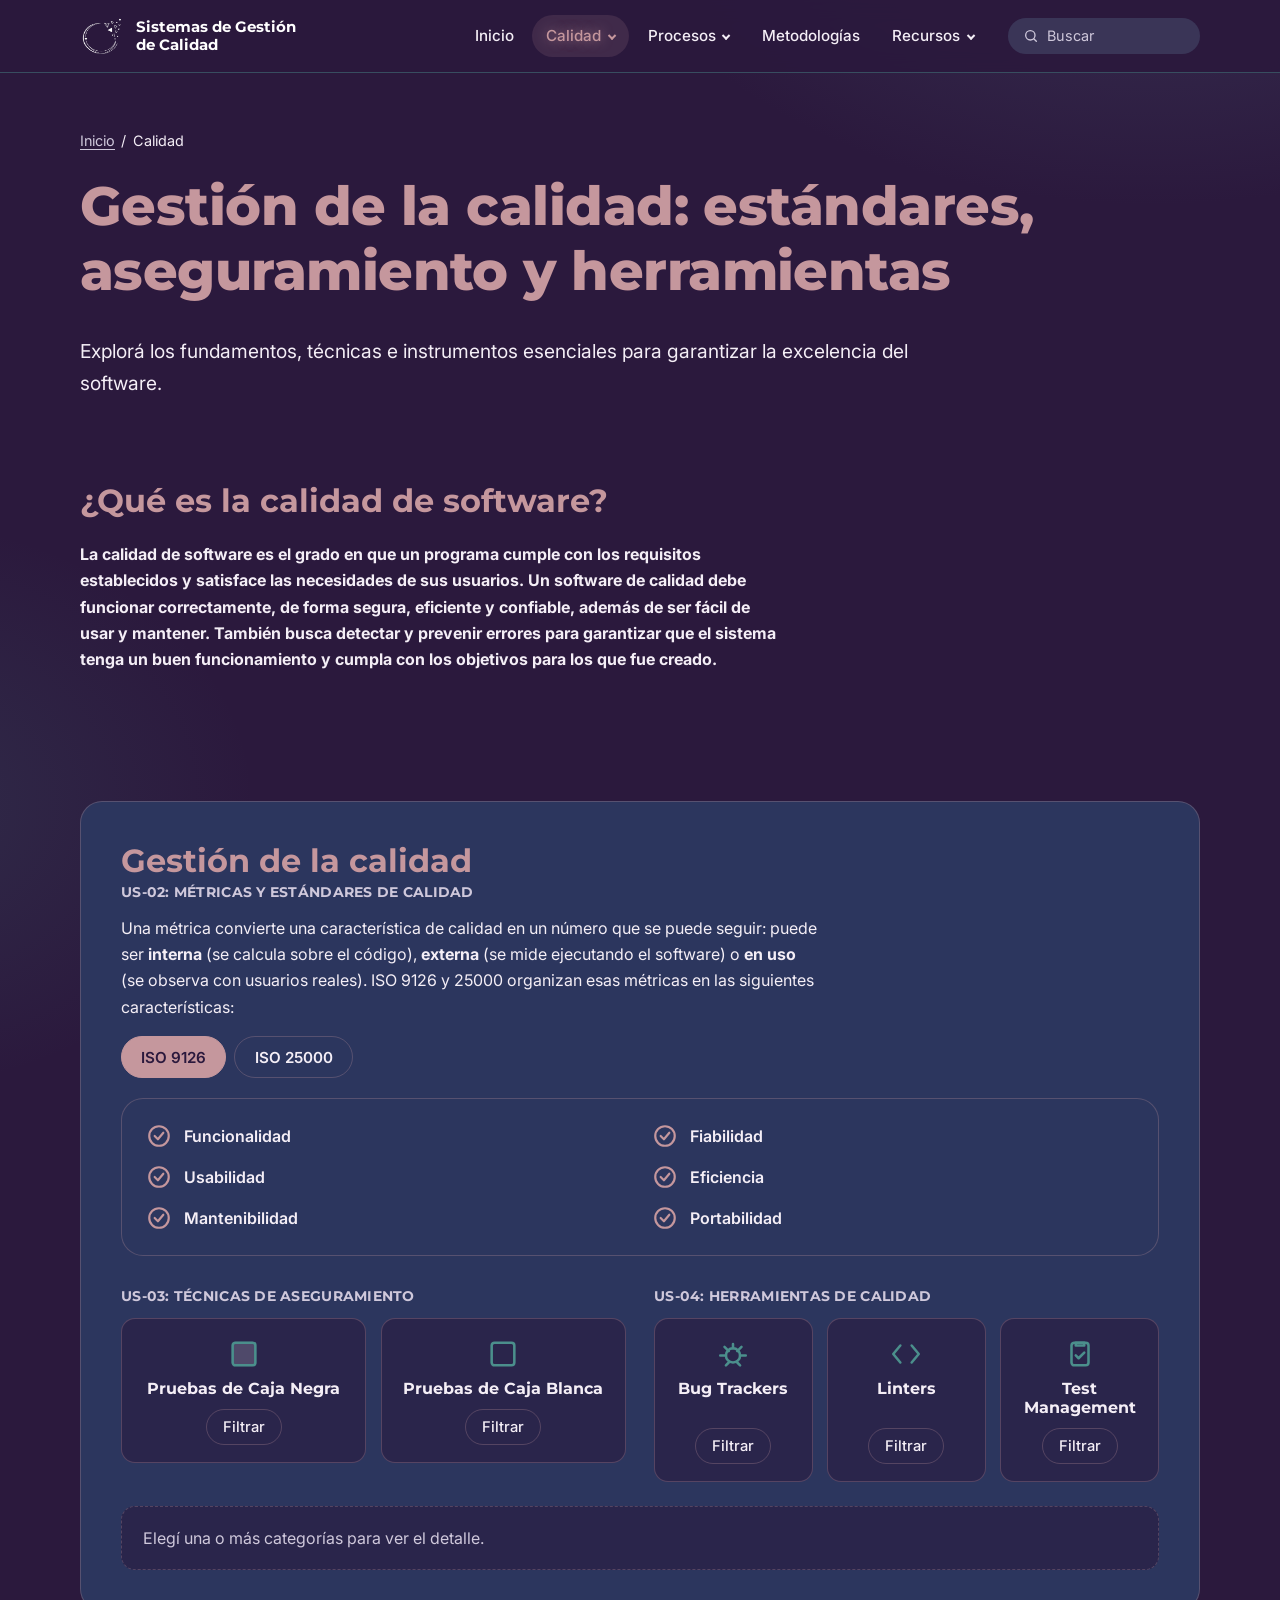
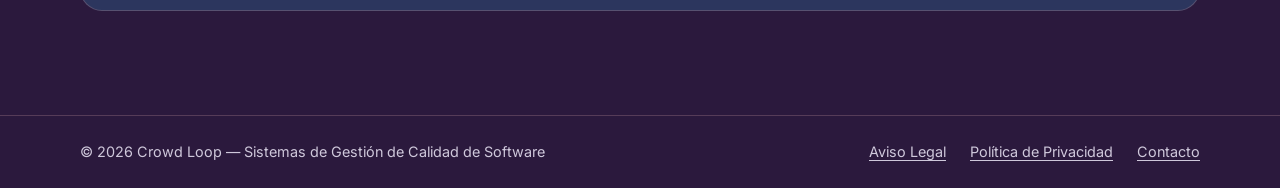
==== commit 47814e2f: "Agregando US10 y US11" ====
--- a/fundamentos.html
+++ b/fundamentos.html
@@ -37,7 +37,7 @@
             <a class="nav-link is-active" href="fundamentos.html">Calidad</a>
             <ul class="submenu">
               <li><a href="fundamentos.html" aria-current="page">Fundamentos de calidad</a></li>
-              <li><a href="tecnicas.html">Técnicas de aseguramiento</a></li>
+            
             </ul>
           </li>
           <li class="has-sub">
@@ -48,7 +48,7 @@
             </ul>
           </li>
           <!-- Página prevista para un próximo sprint: data-coming-soon muestra un aviso -->
-          <li><a class="nav-link" href="metodologias.html" data-coming-soon>Metodologías</a></li>
+          <li><a class="nav-link" href="metodologias.html">Metodologías</a></li>
           <li class="has-sub">
             <a class="nav-link" href="herramientas.html">Recursos</a>
             <ul class="submenu">
@@ -167,7 +167,6 @@
             <p class="filter-hint">Elegí una o más categorías para ver el detalle.</p>
           </div>
 
-          <p class="quality-card-foot">¿Buscás el detalle completo? Mirá todas las <a href="tecnicas.html">técnicas de aseguramiento</a> o todas las <a href="herramientas.html">herramientas de calidad</a>.</p>
         </div>
       </div>
     </section>
--- a/styles.css
+++ b/styles.css
@@ -427,6 +427,65 @@
 .quality-card-foot { margin: 1.5rem 0 0; color: var(--text-muted); font-size: 0.95rem; }
 
 
+/* 9c. METODOLOGÍAS ÁGILES (US-10 Scrum + US-11 Kanban) --------------------- */
+.method-card {
+  padding: clamp(1.25rem, 3vw, 2rem);
+  background: var(--twilight-indigo); border: 1px solid var(--line); border-radius: var(--radius-lg);
+}
+.method-card > h2 { margin-bottom: 1.25rem; text-align: center; }
+.method-lead { margin: 0 0 1rem; color: var(--text-muted); max-width: none; }
+.method-cta { margin-top: 1.5rem; text-align: center; }
+.method-cta .btn { width: auto; padding-inline: 2rem; }
+
+/* Pestañas a ancho completo (Roles / Events / Artifacts) */
+.method-card .tablist { display: grid; grid-template-columns: repeat(3, 1fr); gap: 0; margin-bottom: 0; border: 1px solid rgba(75, 143, 140, 0.6); border-bottom: 0; border-radius: var(--radius-md) var(--radius-md) 0 0; overflow: hidden; }
+.method-card .tab { padding: 0.8rem 0.5rem; border: 0; border-radius: 0; font-size: 1rem; }
+.method-card .tab[aria-selected="true"] { background: var(--dark-cyan-deep); color: #fff; }
+.method-card .tab-panel { padding: 0.5rem 1.25rem 0.75rem; background: rgba(43, 25, 61, 0.55); border: 1px solid rgba(75, 143, 140, 0.6); border-radius: 0 0 var(--radius-md) var(--radius-md); }
+
+/* Lista de ítems con separadores (acordeón sin cajas) */
+.scrum-list { gap: 0; margin-top: 0; }
+.scrum-list .acc-item { background: none; border: 0; border-bottom: 1px solid rgba(75, 143, 140, 0.45); border-radius: 0; }
+.scrum-list .acc-item:last-child { border-bottom: 0; }
+.scrum-list .acc-trigger { padding-inline: 0; }
+.item-head { display: flex; align-items: center; gap: 1rem; }
+.item-icon { flex: none; width: 30px; height: 30px; fill: none; stroke: var(--dark-cyan); stroke-width: 1.8; stroke-linecap: round; stroke-linejoin: round; }
+.item-text { display: grid; gap: 0.1rem; }
+.item-title { font: 600 1.05rem var(--font-display); color: #fff; }
+.item-desc { font: 400 0.92rem var(--font-body); color: var(--text-muted); }
+.scrum-list .acc-panel { padding: 0 0 1rem calc(30px + 1rem); }
+.scrum-list .acc-panel p { margin: 0; color: var(--text-muted); }
+.scrum-list .acc-trigger[aria-expanded="true"] .item-title { color: var(--rosy-taupe); }
+
+/* Tablero Kanban */
+.kanban { display: grid; grid-template-columns: repeat(3, 1fr); gap: 1rem; }
+.kanban-col { display: flex; flex-direction: column; min-height: 260px; overflow: hidden; background: rgba(43, 25, 61, 0.45); border: 1px solid rgba(75, 143, 140, 0.6); border-radius: var(--radius-md); transition: border-color 0.2s, box-shadow 0.2s; }
+.kanban-col.is-blocked { border-color: var(--con); box-shadow: 0 0 0 3px rgba(240, 154, 165, 0.4); }
+.kanban-head { margin: 0; padding: 0.7rem 0.8rem; text-align: center; font-size: 0.95rem; background: rgba(61, 122, 119, 0.5); }
+.kanban-count { margin-left: 0.3rem; color: #A9E3DA; font-weight: 700; }
+.kanban-list { flex: 1; display: grid; align-content: start; gap: 0.7rem; margin: 0; padding: 0.75rem; list-style: none; }
+.kanban-card { display: grid; gap: 0.5rem; padding: 0.7rem 0.8rem; background: rgba(197, 151, 157, 0.14); border: 1px solid rgba(75, 143, 140, 0.55); border-radius: 10px; }
+.kanban-title { font-weight: 600; font-size: 0.95rem; }
+.kanban-actions { display: flex; gap: 0.4rem; }
+.kanban-btn { flex: 1; padding: 0.3rem 0.5rem; cursor: pointer; background: transparent; color: var(--text); border: 1px solid var(--line); border-radius: var(--radius-sm); font: 600 0.95rem var(--font-body); }
+.kanban-btn:hover { background: rgba(197, 151, 157, 0.18); }
+.kanban-empty { padding: 0.5rem; text-align: center; color: var(--text-muted); font-size: 0.88rem; }
+.kanban-status { min-height: 1.6em; margin: 1rem 0 0; text-align: center; color: var(--text-muted); max-width: none; }
+@media (max-width: 760px) { .kanban { grid-template-columns: 1fr; } .kanban-col { min-height: 0; } }
+
+/* Arrastrar y soltar */
+.kanban-card { cursor: grab; touch-action: none; user-select: none; -webkit-user-select: none; }
+.kanban-card.is-dragging { opacity: 0.35; }
+.kanban-ghost { position: fixed; z-index: 150; margin: 0; pointer-events: none; cursor: grabbing; background: var(--dusty-grape); border-color: var(--rosy-taupe); box-shadow: 0 14px 32px rgba(0, 0, 0, 0.5); transform: rotate(2deg); }
+.kanban-col.is-over { border-color: var(--rosy-taupe); box-shadow: var(--shadow-glow); }
+.kanban-col.is-denied { border-color: var(--con); box-shadow: 0 0 0 3px rgba(240, 154, 165, 0.4); }
+body.is-kanban-dragging { cursor: grabbing; user-select: none; -webkit-user-select: none; }
+
+/* Guía paso a paso de Kanban */
+.steps-title { margin: 2rem 0 0.5rem; }
+.step-num { display: grid; place-items: center; flex: none; width: 1.9rem; height: 1.9rem; border-radius: 50%; background: var(--dark-cyan-deep); color: #fff; font: 700 0.9rem var(--font-body); }
+.steps-title + .scrum-list .acc-panel { padding-left: calc(1.9rem + 1rem); }
+
 /* 10. TABLAS COMPARATIVAS Y FLIP-CARDS (US-03) ----------------------------- */
 .table-wrap { overflow-x: auto; background: var(--twilight-indigo); border: 1px solid var(--line); border-radius: var(--radius-md); }
 .compare-table { width: 100%; min-width: 600px; border-collapse: collapse; font-size: 0.95rem; }
